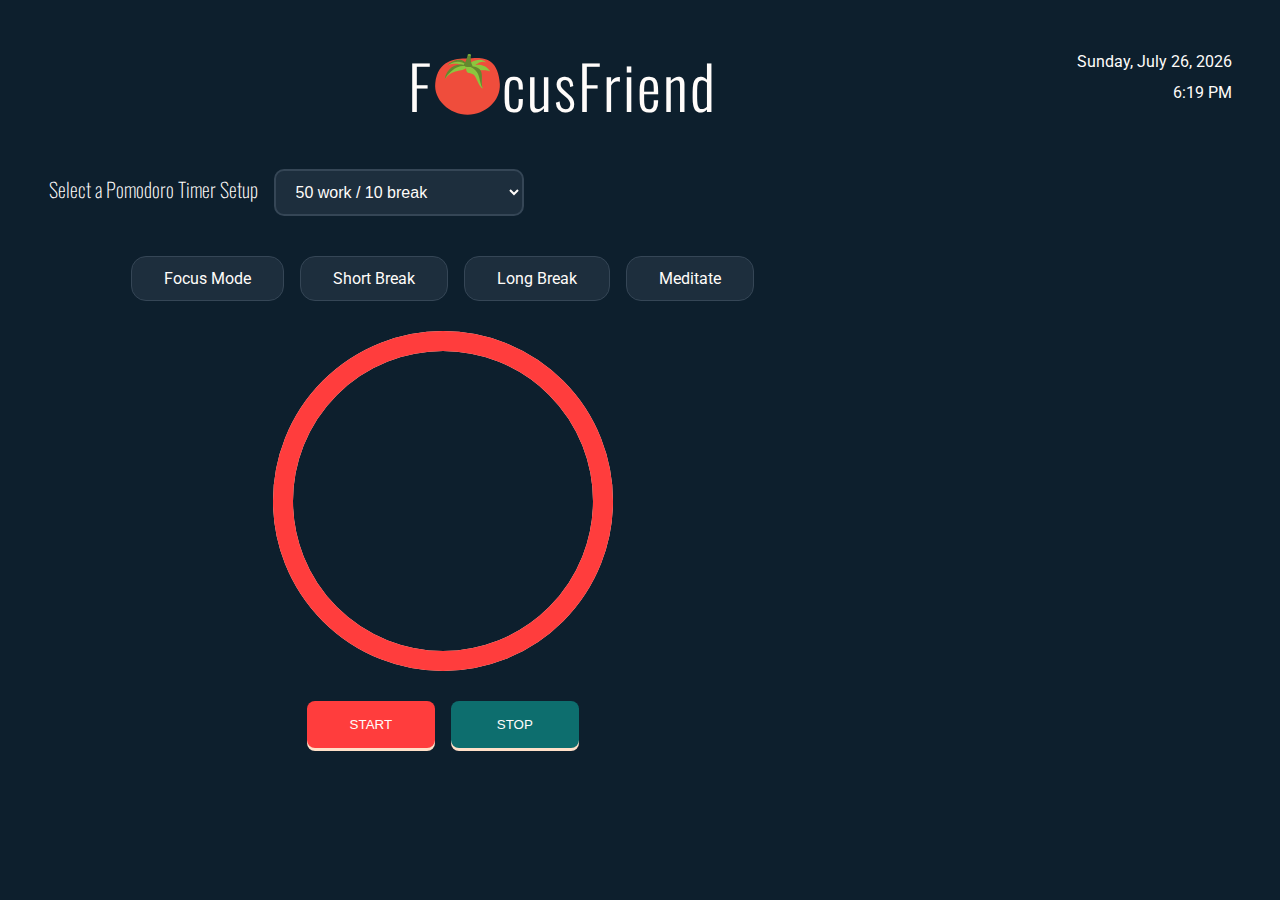
==== 05 Project - FocusFriend (Pomodoro Timer)/index.html @ e69cfa89 "Added pomodoro project 5 with just half features made yet" ====
<!DOCTYPE html>
<html lang="en">
  <head>
    <meta charset="UTF-8" />
    <meta name="viewport" content="width=device-width, initial-scale=1.0" />
    <link rel="preconnect" href="https://fonts.googleapis.com" />
    <link rel="preconnect" href="https://fonts.gstatic.com" crossorigin />
    <link
      href="https://fonts.googleapis.com/css2?family=Oswald&family=Roboto:ital,wght@0,100;0,300;0,400;0,500;0,700;0,900;1,100;1,300;1,400;1,500;1,700;1,900&display=swap"
      rel="stylesheet"
    />
    <link rel="stylesheet" href="style.css" />

    <title>05 Project - FocusFriend (Pomodoro Timer)</title>
  </head>
  <body>
    <header>
      <div></div>
      <div id="logo">
        <h2>F</h2>
        <span><img src="./assets/Tomato Logo.svg" alt="tomato icon" /></span>
        <h2>cusFriend</h2>
      </div>
      <div>
        <p id="date">---, --- --, ----</p>
        <p id="time">-- : -- --</p>
      </div>
    </header>

    <main>
      <section id="pomodoro-div">
        <div id="timer-mode">
          <label for="mode">Select a Pomodoro Timer Setup</label>
          <select id="mode" name="mode">
            <option value="25/5">25 work / 5 break</option>
            <option value="50/10" selected>50 work / 10 break</option>
            <option value="60/15">60 work / 15 break</option>
          </select>
        </div>

        <div>
          <div id="select-mode">
            <button class="select-item" data-value="focus">Focus Mode</button>
            <button class="select-item" data-value="short">Short Break</button>
            <button class="select-item" data-value="long">Long Break</button>
            <button class="select-item" data-value="meditate">Meditate</button>
          </div>
        </div>

        <div id="timer-loader">
          <div id="circle-container">
            <svg width="350" height="350">
              <circle cx="175" cy="175" r="160"></circle>
              <circle cx="175" cy="175" r="160" id="progress-circle"></circle>
            </svg>
            <div class="timer-text" id="timer-text"></div>
            <div id="current-mode"></div>
          </div>
        </div>

        <div id="btns">
          <button id="start">Start</button>
          <button id="stop">Stop</button>
        </div>

        <audio id="alarm" controls loop hidden>
          <source src="./assets/alarm.mp3" type="audio/mpeg" />
        </audio>
      </section>

      <section id="todo-div"></section>
    </main>

    <script src="index.js"></script>
  </body>
</html>
---- 05 Project - FocusFriend (Pomodoro Timer)/style.css ----
* {
  margin: 0px;
  padding: 0px;
  box-sizing: border-box;
}

:root {
  --primary: #0d1f2d;
  --secondary: #1d2e3d;
  --tertiary: #ff3d3d;
  --borders: #354656;
  --accent: #ffe0c8;
  --font: #fffcfa;
  --hover: #0d6e6e;
  --heading: "Oswald", sans-serif;
  --paragraph: "Roboto", sans-serif;
}

body {
  background-color: var(--primary);
  margin: 0 auto;
  max-width: 1183px;
}

header {
  margin: 40px 0;
  display: flex;
  justify-content: space-between;
}

h2 {
  color: #fffcfa;
  font-weight: 300;
  letter-spacing: 2px;
}

p {
  color: #fffcfa;
  font-family: var(--paragraph);
}

#logo {
  font-family: var(--heading);
  font-size: 40px;
  display: flex;
  align-items: center;
}

#logo span {
  display: flex;
  align-self: center;
}

#date,
#time {
  margin: 12px 0;
  font-size: 16px;
  text-align: right;
}

main {
  display: grid;
  grid-template-columns: repeat(12, 1fr);
}

#pomodoro-div {
  grid-column: span 8;
}

#todo-div {
  grid-column: span 4;
}

#timer-mode label {
  font-family: var(--heading);
  color: var(--font);
  font-weight: 200;
  font-size: 20px;
  margin-right: 12px;
}

select {
  padding: 12px 16px;
  border-radius: 10px;
  border: 2px solid var(--borders);
  background-color: var(--secondary);
  color: var(--font);
  width: 250px;
  font-size: 16px;
}

.select-item {
  padding: 12px 32px;
  font-size: 16px;
  font-family: var(--paragraph);
  cursor: pointer;
  border-radius: 15px;
  border: 1px solid var(--borders);
  background-color: var(--secondary);
  color: var(--font);
}

.select-item-active {
  background-color: var(--hover);
}

#select-mode {
  display: flex;
  justify-content: center;
  gap: 16px;
  margin-top: 40px;
}

#timer-loader {
  display: flex;
  justify-content: center;
  align-items: center;
  position: relative;
  width: 100%; /* Increased container width */
  height: 400px; /* Increased container height */
}

#circle-container {
  position: relative;
  width: 350px; /* SVG width */
  height: 350px; /* SVG height */
}

svg {
  /* position: absolute; */
  width: 100%;
  height: 100%;
}

circle {
  fill: none;
  stroke-width: 20; /* Increased stroke width for thicker circle */
}

circle:first-child {
  stroke: var(--accent);
}

#progress-circle {
  stroke: var(--tertiary);
  stroke-dasharray: 1005; /* Adjusted stroke-dasharray for larger circle */
  stroke-dashoffset: 0;
  transition: stroke-dashoffset 1s linear;
  transform: rotate(-90deg);
  transform-origin: center;
}

.timer-text,
#current-mode {
  position: absolute;
  top: 45%;
  left: 50%;
  color: var(--font);
  font-family: var(--heading);
  transform: translate(-50%, -50%);
  font-size: 90px; /* Increased font size for timer text */
}

#current-mode {
  top: 70%;
  font-size: 32px;
}

#btns {
  position: relative;
  margin: 0px auto 0 auto;
  display: flex;
  justify-content: center;
  gap: 16px;
}

#start,
#stop {
  border: none;
  border-radius: 8px;
  text-transform: uppercase;
  padding: 16px 32px;
  max-width: 128px;
  min-width: 128px;
  text-align: center;
  /* border-bottom: 4px solid var(--accent); */
  color: var(--font);
  box-shadow: 0 3px var(--accent);
  outline: none;
}

#start:active,
#stop:active {
  box-shadow: 0 0px var(--accent);
  transform: translateY(4px);
}

#start:hover {
  background-color: #f72525;
}

#stop:hover {
  background-color: #024e4e;
}

#start {
  background-color: var(--tertiary);
}

#stop {
  background-color: var(--hover);
}
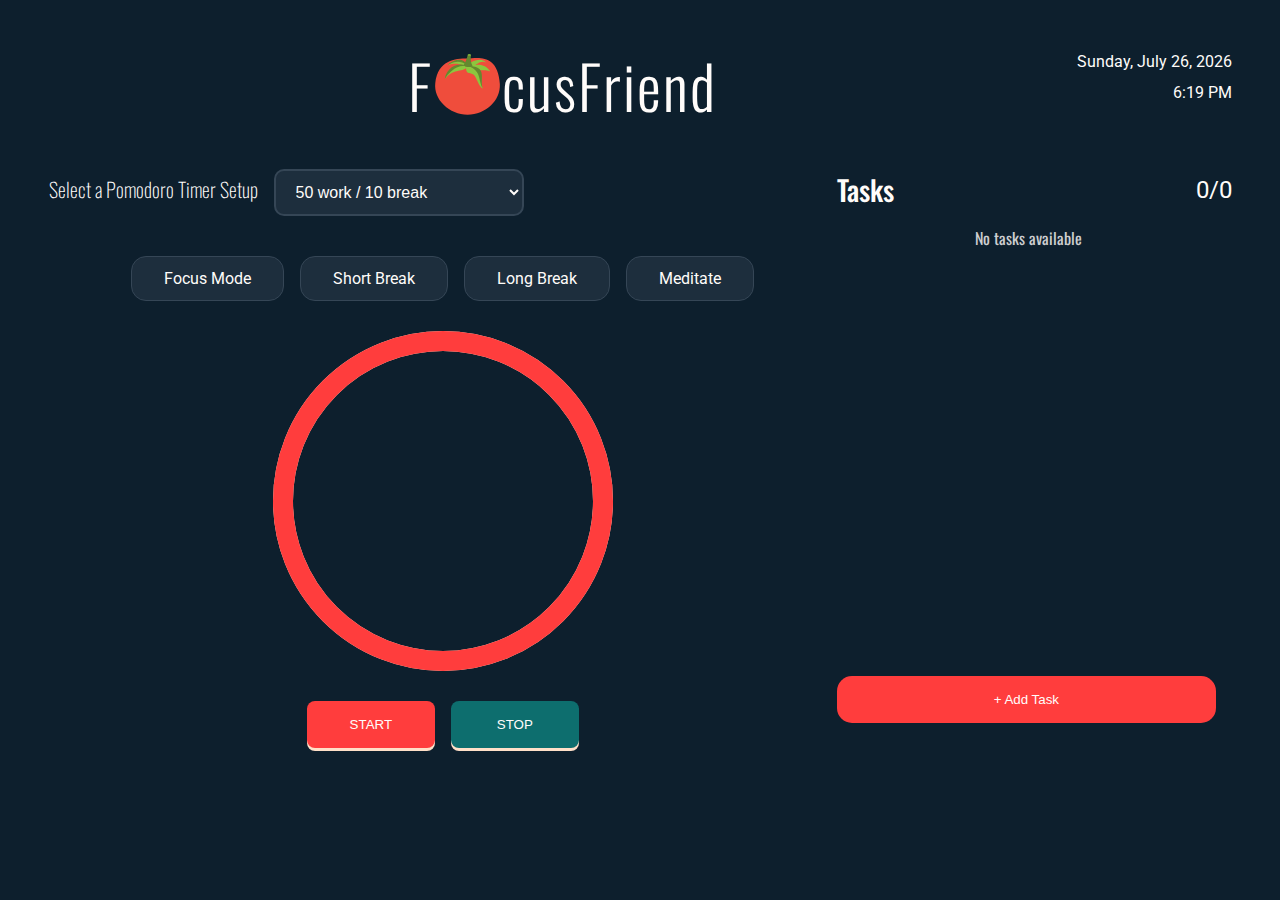
==== commit 634dd83f: "Added todo list feature along with pomodoro timer" ====
--- a/05 Project - FocusFriend (Pomodoro Timer)/index.html
+++ b/05 Project - FocusFriend (Pomodoro Timer)/index.html
@@ -68,7 +68,30 @@
         </audio>
       </section>
 
-      <section id="todo-div"></section>
+      <section id="todo-div">
+        <div id="todo-heading">
+          <h3>Tasks</h3>
+          <p id="todo-count">
+            <span id="completed">0</span>/<span id="total-task">0</span>
+          </p>
+        </div>
+        <div id="tasks-container">
+          <div id="no-task">No Task Created</div>
+        </div>
+        <div id="add-task">
+          <button id="add-task-btn">+ Add Task</button>
+        </div>
+      </section>
+
+      <!-- MODAL -->
+      <div id="overlay"></div>
+      <div id="modal-container">
+        <textarea id="task-input"></textarea>
+        <div id="modal-btns">
+          <button id="add">Add Task</button>
+          <button id="cancel">Cancel</button>
+        </div>
+      </div>
     </main>
 
     <script src="index.js"></script>
--- a/05 Project - FocusFriend (Pomodoro Timer)/style.css
+++ b/05 Project - FocusFriend (Pomodoro Timer)/style.css
@@ -210,3 +210,186 @@
 #stop {
   background-color: var(--hover);
 }
+
+#todo-heading {
+  display: flex;
+  color: var(--font);
+  font-size: 24px;
+  font-family: var(--heading);
+  justify-content: space-between;
+  align-items: center;
+}
+
+h3 {
+  font-weight: 500;
+}
+
+#tasks-container {
+  width: 100%;
+  height: 450px;
+  overflow-y: auto;
+  display: flex;
+  flex-direction: column;
+  gap: 12px;
+  margin-top: 16px;
+  padding-right: 12px;
+  padding-bottom: 12px;
+}
+
+#no-task {
+  font-size: 16px;
+  font-family: var(--heading);
+  color: var(--font);
+  opacity: 80%;
+  text-align: center;
+}
+
+#tasks-container::-webkit-scrollbar {
+  width: 12px; /* width of the entire scrollbar */
+}
+
+#tasks-container::-webkit-scrollbar-track {
+  background: var(--borders); /* color of the tracking area */
+}
+
+#tasks-container::-webkit-scrollbar-thumb {
+  background-color: var(--secondary); /* color of the scroll thumb */
+  border-radius: 20px; /* roundness of the scroll thumb */
+  border: 3px solid var(--borders); /* creates padding around scroll thumb */
+}
+
+.task-card {
+  width: 100%;
+  border-radius: 15px;
+  background-color: var(--primary);
+  border: 2px solid var(--borders);
+  height: 56px;
+  display: flex;
+  justify-content: space-between;
+  align-items: center;
+  padding: 16px;
+}
+
+.task-card img {
+  cursor: pointer;
+}
+
+.task-card .task-text {
+  width: 70%;
+  overflow: hidden;
+  text-overflow: ellipsis;
+  white-space: nowrap;
+}
+
+#add-task {
+  display: flex;
+  justify-content: center;
+  padding-right: 16px;
+}
+
+#add-task-btn {
+  border: none;
+  border-radius: 15px;
+  background-color: var(--tertiary);
+  color: var(--font);
+  cursor: pointer;
+  padding: 16px 32px;
+  width: 100%;
+}
+
+#add-task-btn:hover {
+  background-color: #f72525;
+}
+
+.close,
+.done {
+  border: none;
+  background-color: transparent;
+}
+
+/* MODAL */
+#modal-container {
+  width: 50%;
+  max-width: 640px;
+  top: 30%;
+  left: 30%;
+  background-color: var(--secondary);
+  position: absolute;
+  z-index: 2;
+  border-radius: 15px;
+  padding: 40px 90px;
+  /* display: flex;
+  justify-content: center;
+  flex-direction: column;
+  gap: 24px; */
+  display: none;
+}
+
+#overlay {
+  position: fixed;
+  top: 0;
+  bottom: 0;
+  left: 0;
+  right: 0;
+  width: 100%;
+  height: 100%;
+  background: rgba(13, 31, 45, 0.5);
+  backdrop-filter: blur(3px);
+  z-index: 1;
+  display: none;
+}
+
+textarea {
+  min-height: 146px;
+  width: 100%;
+  border: none;
+  border-radius: 8px;
+  padding: 8px;
+  border: 3px solid var(--accent);
+  background-color: var(--borders);
+  color: var(--font);
+  font-size: 16px;
+  font-family: var(--paragraph);
+}
+
+textarea:focus {
+  outline: none;
+}
+
+#modal-btns {
+  display: flex;
+  justify-content: center;
+  gap: 24px;
+  margin-top: 24px;
+}
+
+#add,
+#cancel {
+  width: 35%;
+  height: 40px;
+  border-radius: 8px;
+  border: none;
+  cursor: pointer;
+  font-size: 16px;
+  font-family: var(--paragraph);
+}
+
+#add {
+  background-color: var(--tertiary);
+  color: var(--font);
+}
+
+#add:hover {
+  background-color: #f72525;
+}
+
+#cancel {
+  color: var(--tertiary);
+  border: 2px solid var(--tertiary);
+  background: var(--secondary);
+}
+
+#cancel:hover {
+  color: #f72525;
+  border: 2px solid #f72525;
+}
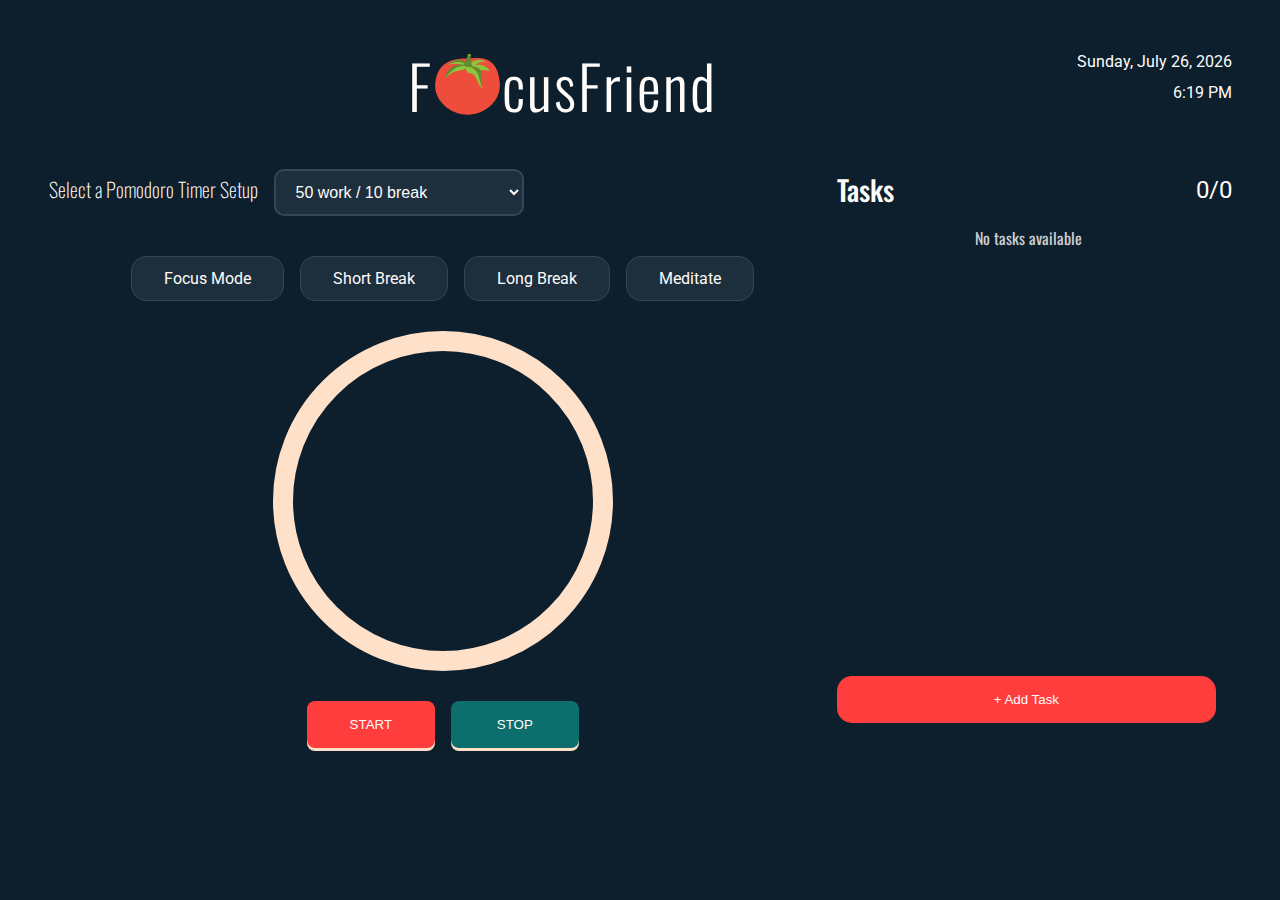
==== commit 4b6eb072: "Revised code from update the tab title with timer, reset the mode if the setup was changed from inpu" ====
--- a/05 Project - FocusFriend (Pomodoro Timer)/index.html
+++ b/05 Project - FocusFriend (Pomodoro Timer)/index.html
@@ -11,9 +11,36 @@
     />
     <link rel="stylesheet" href="style.css" />
 
-    <title>05 Project - FocusFriend (Pomodoro Timer)</title>
+    <title>FocusFriend (Pomodoro Timer)</title>
+    <link rel="icon" type="image/x-icon" href="./assets/logo.ico" />
   </head>
   <body>
+    <!-- Preloader -->
+    <div
+      aria-label="Orange and tan hamster running in a metal wheel"
+      role="img"
+      class="wheel-and-hamster"
+    >
+      <div class="wheel"></div>
+      <div class="hamster">
+        <div class="hamster__body">
+          <div class="hamster__head">
+            <div class="hamster__ear"></div>
+            <div class="hamster__eye"></div>
+            <div class="hamster__nose"></div>
+          </div>
+          <div class="hamster__limb hamster__limb--fr"></div>
+          <div class="hamster__limb hamster__limb--fl"></div>
+          <div class="hamster__limb hamster__limb--br"></div>
+          <div class="hamster__limb hamster__limb--bl"></div>
+          <div class="hamster__tail"></div>
+        </div>
+      </div>
+      <div class="spoke"></div>
+    </div>
+    <div id="overlay-loader"></div>
+
+    <!-- Content -->
     <header>
       <div></div>
       <div id="logo">
--- a/05 Project - FocusFriend (Pomodoro Timer)/style.css
+++ b/05 Project - FocusFriend (Pomodoro Timer)/style.css
@@ -393,3 +393,379 @@
   color: #f72525;
   border: 2px solid #f72525;
 }
+
+/* PRELOADER */
+.wheel-and-hamster {
+  --dur: 1s;
+  position: absolute;
+  top: 40%;
+  left: 45%;
+  width: 12em;
+  height: 12em;
+  font-size: 14px;
+  z-index: 2;
+}
+
+.wheel,
+.hamster,
+.hamster div,
+.spoke {
+  position: absolute;
+}
+
+.wheel,
+.spoke {
+  border-radius: 50%;
+  top: 0;
+  left: 0;
+  width: 100%;
+  height: 100%;
+}
+
+.wheel {
+  background: radial-gradient(
+    100% 100% at center,
+    hsla(0, 0%, 60%, 0) 47.8%,
+    hsl(0, 0%, 60%) 48%
+  );
+  z-index: 2;
+}
+
+.hamster {
+  animation: hamster var(--dur) ease-in-out infinite;
+  top: 50%;
+  left: calc(50% - 3.5em);
+  width: 7em;
+  height: 3.75em;
+  transform: rotate(4deg) translate(-0.8em, 1.85em);
+  transform-origin: 50% 0;
+  z-index: 1;
+}
+
+.hamster__head {
+  animation: hamsterHead var(--dur) ease-in-out infinite;
+  background: hsl(30, 90%, 55%);
+  border-radius: 70% 30% 0 100% / 40% 25% 25% 60%;
+  box-shadow: 0 -0.25em 0 hsl(30, 90%, 80%) inset,
+    0.75em -1.55em 0 hsl(30, 90%, 90%) inset;
+  top: 0;
+  left: -2em;
+  width: 2.75em;
+  height: 2.5em;
+  transform-origin: 100% 50%;
+}
+
+.hamster__ear {
+  animation: hamsterEar var(--dur) ease-in-out infinite;
+  background: hsl(0, 90%, 85%);
+  border-radius: 50%;
+  box-shadow: -0.25em 0 hsl(30, 90%, 55%) inset;
+  top: -0.25em;
+  right: -0.25em;
+  width: 0.75em;
+  height: 0.75em;
+  transform-origin: 50% 75%;
+}
+
+.hamster__eye {
+  animation: hamsterEye var(--dur) linear infinite;
+  background-color: hsl(0, 0%, 0%);
+  border-radius: 50%;
+  top: 0.375em;
+  left: 1.25em;
+  width: 0.5em;
+  height: 0.5em;
+}
+
+.hamster__nose {
+  background: hsl(0, 90%, 75%);
+  border-radius: 35% 65% 85% 15% / 70% 50% 50% 30%;
+  top: 0.75em;
+  left: 0;
+  width: 0.2em;
+  height: 0.25em;
+}
+
+.hamster__body {
+  animation: hamsterBody var(--dur) ease-in-out infinite;
+  background: hsl(30, 90%, 90%);
+  border-radius: 50% 30% 50% 30% / 15% 60% 40% 40%;
+  box-shadow: 0.1em 0.75em 0 hsl(30, 90%, 55%) inset,
+    0.15em -0.5em 0 hsl(30, 90%, 80%) inset;
+  top: 0.25em;
+  left: 2em;
+  width: 4.5em;
+  height: 3em;
+  transform-origin: 17% 50%;
+  transform-style: preserve-3d;
+}
+
+.hamster__limb--fr,
+.hamster__limb--fl {
+  clip-path: polygon(0 0, 100% 0, 70% 80%, 60% 100%, 0% 100%, 40% 80%);
+  top: 2em;
+  left: 0.5em;
+  width: 1em;
+  height: 1.5em;
+  transform-origin: 50% 0;
+}
+
+.hamster__limb--fr {
+  animation: hamsterFRLimb var(--dur) linear infinite;
+  background: linear-gradient(hsl(30, 90%, 80%) 80%, hsl(0, 90%, 75%) 80%);
+  transform: rotate(15deg) translateZ(-1px);
+}
+
+.hamster__limb--fl {
+  animation: hamsterFLLimb var(--dur) linear infinite;
+  background: linear-gradient(hsl(30, 90%, 90%) 80%, hsl(0, 90%, 85%) 80%);
+  transform: rotate(15deg);
+}
+
+.hamster__limb--br,
+.hamster__limb--bl {
+  border-radius: 0.75em 0.75em 0 0;
+  clip-path: polygon(
+    0 0,
+    100% 0,
+    100% 30%,
+    70% 90%,
+    70% 100%,
+    30% 100%,
+    40% 90%,
+    0% 30%
+  );
+  top: 1em;
+  left: 2.8em;
+  width: 1.5em;
+  height: 2.5em;
+  transform-origin: 50% 30%;
+}
+
+.hamster__limb--br {
+  animation: hamsterBRLimb var(--dur) linear infinite;
+  background: linear-gradient(hsl(30, 90%, 80%) 90%, hsl(0, 90%, 75%) 90%);
+  transform: rotate(-25deg) translateZ(-1px);
+}
+
+.hamster__limb--bl {
+  animation: hamsterBLLimb var(--dur) linear infinite;
+  background: linear-gradient(hsl(30, 90%, 90%) 90%, hsl(0, 90%, 85%) 90%);
+  transform: rotate(-25deg);
+}
+
+.hamster__tail {
+  animation: hamsterTail var(--dur) linear infinite;
+  background: hsl(0, 90%, 85%);
+  border-radius: 0.25em 50% 50% 0.25em;
+  box-shadow: 0 -0.2em 0 hsl(0, 90%, 75%) inset;
+  top: 1.5em;
+  right: -0.5em;
+  width: 1em;
+  height: 0.5em;
+  transform: rotate(30deg) translateZ(-1px);
+  transform-origin: 0.25em 0.25em;
+}
+
+.spoke {
+  animation: spoke var(--dur) linear infinite;
+  background: radial-gradient(
+      100% 100% at center,
+      hsl(0, 0%, 60%) 4.8%,
+      hsla(0, 0%, 60%, 0) 5%
+    ),
+    linear-gradient(
+        hsla(0, 0%, 55%, 0) 46.9%,
+        hsl(0, 0%, 65%) 47% 52.9%,
+        hsla(0, 0%, 65%, 0) 53%
+      )
+      50% 50% / 99% 99% no-repeat;
+}
+
+/* Animations */
+@keyframes hamster {
+  from,
+  to {
+    transform: rotate(4deg) translate(-0.8em, 1.85em);
+  }
+
+  50% {
+    transform: rotate(0) translate(-0.8em, 1.85em);
+  }
+}
+
+@keyframes hamsterHead {
+  from,
+  25%,
+  50%,
+  75%,
+  to {
+    transform: rotate(0);
+  }
+
+  12.5%,
+  37.5%,
+  62.5%,
+  87.5% {
+    transform: rotate(8deg);
+  }
+}
+
+@keyframes hamsterEye {
+  from,
+  90%,
+  to {
+    transform: scaleY(1);
+  }
+
+  95% {
+    transform: scaleY(0);
+  }
+}
+
+@keyframes hamsterEar {
+  from,
+  25%,
+  50%,
+  75%,
+  to {
+    transform: rotate(0);
+  }
+
+  12.5%,
+  37.5%,
+  62.5%,
+  87.5% {
+    transform: rotate(12deg);
+  }
+}
+
+@keyframes hamsterBody {
+  from,
+  25%,
+  50%,
+  75%,
+  to {
+    transform: rotate(0);
+  }
+
+  12.5%,
+  37.5%,
+  62.5%,
+  87.5% {
+    transform: rotate(-2deg);
+  }
+}
+
+@keyframes hamsterFRLimb {
+  from,
+  25%,
+  50%,
+  75%,
+  to {
+    transform: rotate(50deg) translateZ(-1px);
+  }
+
+  12.5%,
+  37.5%,
+  62.5%,
+  87.5% {
+    transform: rotate(-30deg) translateZ(-1px);
+  }
+}
+
+@keyframes hamsterFLLimb {
+  from,
+  25%,
+  50%,
+  75%,
+  to {
+    transform: rotate(-30deg);
+  }
+
+  12.5%,
+  37.5%,
+  62.5%,
+  87.5% {
+    transform: rotate(50deg);
+  }
+}
+
+@keyframes hamsterBRLimb {
+  from,
+  25%,
+  50%,
+  75%,
+  to {
+    transform: rotate(-60deg) translateZ(-1px);
+  }
+
+  12.5%,
+  37.5%,
+  62.5%,
+  87.5% {
+    transform: rotate(20deg) translateZ(-1px);
+  }
+}
+
+@keyframes hamsterBLLimb {
+  from,
+  25%,
+  50%,
+  75%,
+  to {
+    transform: rotate(20deg);
+  }
+
+  12.5%,
+  37.5%,
+  62.5%,
+  87.5% {
+    transform: rotate(-60deg);
+  }
+}
+
+@keyframes hamsterTail {
+  from,
+  25%,
+  50%,
+  75%,
+  to {
+    transform: rotate(30deg) translateZ(-1px);
+  }
+
+  12.5%,
+  37.5%,
+  62.5%,
+  87.5% {
+    transform: rotate(10deg) translateZ(-1px);
+  }
+}
+
+@keyframes spoke {
+  from {
+    transform: rotate(0);
+  }
+
+  to {
+    transform: rotate(-1turn);
+  }
+}
+
+.fade {
+  opacity: 0;
+  visibility: hidden;
+}
+
+#overlay-loader {
+  background-color: var(--primary);
+  top: 0;
+  bottom: 0;
+  left: 0;
+  right: 0;
+  width: 100%;
+  height: 100%;
+  display: block;
+  z-index: 1;
+  position: absolute;
+}
